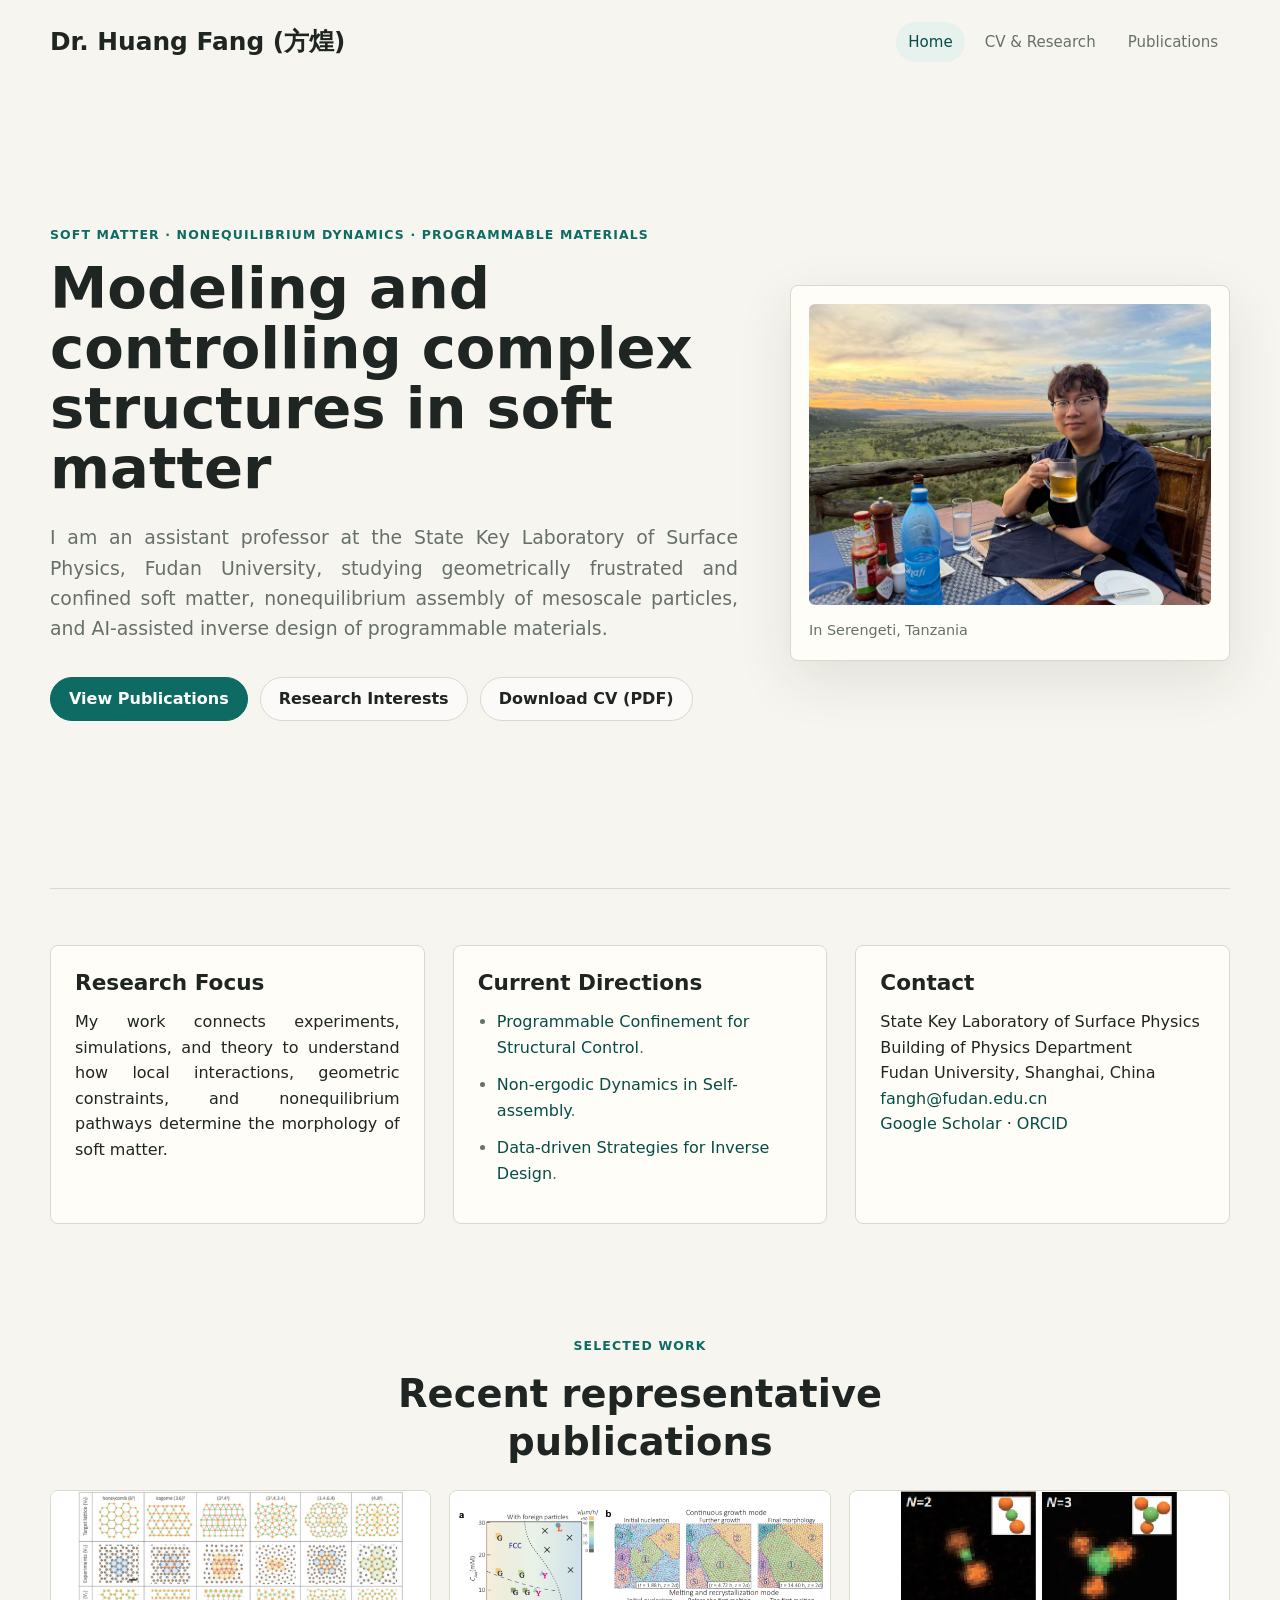
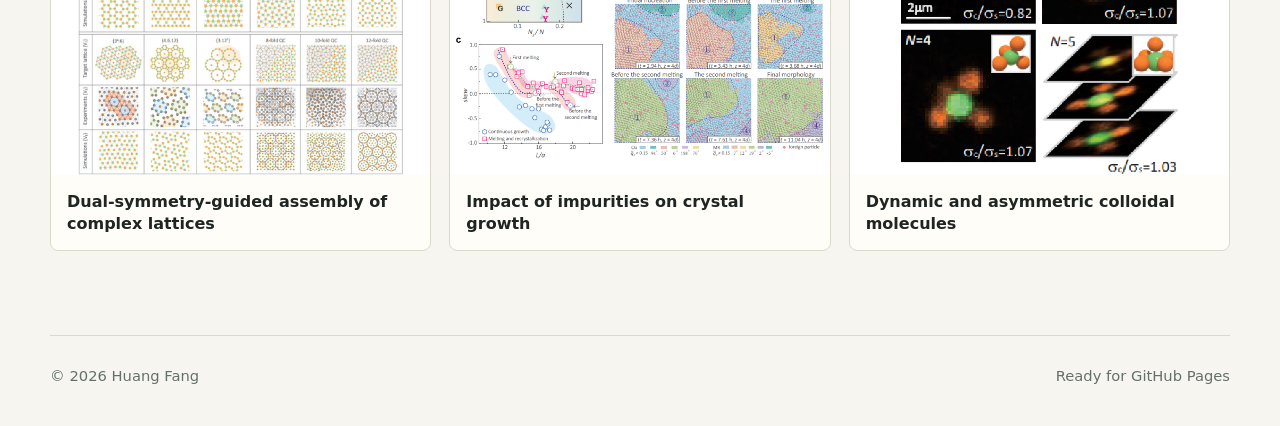
==== index.html @ 1364a402 "Update CV with verified postdoctoral research funding" ====
<!doctype html>
<html lang="en">
  <head>
    <meta charset="utf-8">
    <meta name="viewport" content="width=device-width, initial-scale=1">
    <title>Huang Fang | Soft Matter Physics</title>
    <meta name="description" content="Huang Fang is an assistant professor at the State Key Laboratory of Surface Physics, Fudan University, researching soft matter, nonequilibrium dynamics, and programmable materials.">
    <link rel="icon" href="favicon.svg" type="image/svg+xml">
    <link rel="stylesheet" href="styles.css">
  </head>
  <body>
    <header class="site-header">
      <a class="brand" href="index.html">Dr. Huang Fang (方煌)</a>
      <nav class="nav" aria-label="Main navigation">
        <a aria-current="page" href="index.html">Home</a>
        <a href="resume.html">CV & Research</a>
        <a href="publications.html">Publications</a>
      </nav>
    </header>

    <main>
      <section class="hero">
        <div class="hero-copy">
          <p class="eyebrow">SOFT MATTER · NONEQUILIBRIUM DYNAMICS · PROGRAMMABLE MATERIALS</p>
          <h1>Modeling and controlling complex structures in soft matter</h1>
          <p class="lead">
            I am an assistant professor at the State Key Laboratory of Surface Physics, Fudan University,
            studying geometrically frustrated and confined soft matter, nonequilibrium assembly of mesoscale
            particles, and AI-assisted inverse design of programmable materials.
          </p>
          <div class="hero-actions">
            <a class="button primary" href="publications.html">View Publications</a>
            <a class="button" href="resume.html">Research Interests</a>
            <a class="button" href="assets/documents/Huang-Fang-CV.pdf?v=20261112" download="Huang-Fang-CV.pdf">Download CV (PDF)</a>
          </div>
        </div>
        <figure class="portrait-panel">
          <img src="assets/images/portrait.jpg" alt="Portrait of Huang Fang">
          <figcaption>In Serengeti, Tanzania</figcaption>
        </figure>
      </section>

      <section class="section-grid">
        <article>
          <h2>Research Focus</h2>
          <p>
            My work connects experiments, simulations, and theory to understand how local interactions,
            geometric constraints, and nonequilibrium pathways determine the morphology of soft matter.
          </p>
        </article>
        <article>
          <h2>Current Directions</h2>
          <ul class="direction-list">
            <li><a href="resume.html#programmable-confinement">Programmable Confinement for Structural Control</a>.</li>
            <li><a href="resume.html#non-ergodic-dynamics">Non-ergodic Dynamics in Self-assembly</a>.</li>
            <li><a href="resume.html#data-driven-design">Data-driven Strategies for Inverse Design</a>.</li>
          </ul>
        </article>
        <article>
          <h2>Contact</h2>
          <p>
            State Key Laboratory of Surface Physics<br>
            Building of Physics Department<br>
            Fudan University, Shanghai, China<br>
            <a href="mailto:fangh@fudan.edu.cn">fangh@fudan.edu.cn</a><br>
            <a href="https://scholar.google.com/citations?user=R6jO-J0AAAAJ&hl=zh-CN" target="_blank" rel="noreferrer">Google Scholar</a> ·
            <a href="https://orcid.org/0000-0001-5802-9330" target="_blank" rel="noreferrer">ORCID</a>
          </p>
        </article>
      </section>

      <section class="featured">
        <div class="section-heading">
          <p class="eyebrow">Selected Work</p>
          <h2>Recent representative publications</h2>
        </div>
        <div class="feature-list">
          <a class="feature-card" href="publications.html#dual-symmetry">
            <img src="assets/images/dual-symmetry-lattices.png" alt="Complex lattice structures guided by dual symmetry">
            <span>Dual-symmetry-guided assembly of complex lattices</span>
          </a>
          <a class="feature-card" href="publications.html#impurities">
            <img src="assets/images/impurity-growth.png" alt="Impurity effects during crystal growth">
            <span>Impact of impurities on crystal growth</span>
          </a>
          <a class="feature-card" href="publications.html#colloidal-molecules">
            <img src="assets/images/colloidal-molecules.png" alt="Dynamic asymmetric colloidal molecules">
            <span>Dynamic and asymmetric colloidal molecules</span>
          </a>
        </div>
      </section>
    </main>

    <footer class="site-footer">
      <span>© 2026 Huang Fang</span>
      <span>Ready for GitHub Pages</span>
    </footer>
  </body>
</html>
---- styles.css ----
:root {
  --bg: #f7f5ef;
  --panel: #fffdf8;
  --ink: #1f2522;
  --muted: #66706b;
  --line: #ddd8cc;
  --accent: #0d6b63;
  --accent-dark: #084c46;
  --soft: #e7f1ed;
  --shadow: 0 18px 55px rgba(31, 37, 34, 0.10);
}

* {
  box-sizing: border-box;
}

body {
  margin: 0;
  color: var(--ink);
  background: var(--bg);
  font-family: Inter, ui-sans-serif, system-ui, -apple-system, BlinkMacSystemFont, "Segoe UI", sans-serif;
  line-height: 1.6;
}

a {
  color: var(--accent-dark);
  text-decoration: none;
}

a:hover {
  text-decoration: underline;
}

img {
  display: block;
  max-width: 100%;
}

.site-header {
  display: flex;
  align-items: center;
  justify-content: space-between;
  gap: 24px;
  width: min(1180px, calc(100% - 40px));
  margin: 0 auto;
  padding: 22px 0;
}

.brand {
  color: var(--ink);
  font-size: 1.55rem;
  font-weight: 820;
  letter-spacing: 0;
}

.nav {
  display: flex;
  flex-wrap: wrap;
  gap: 8px;
}

.nav a {
  color: var(--muted);
  padding: 8px 12px;
  border-radius: 999px;
  font-size: 0.94rem;
}

.nav a:hover,
.nav a[aria-current="page"] {
  color: var(--accent-dark);
  background: var(--soft);
  text-decoration: none;
}

.hero {
  display: grid;
  grid-template-columns: minmax(0, 1fr) 440px;
  gap: 52px;
  align-items: center;
  width: min(1180px, calc(100% - 40px));
  min-height: calc(100vh - 96px);
  margin: 0 auto;
  padding: 54px 0 80px;
}

.hero-copy h1,
.page-title h1 {
  max-width: 820px;
  margin: 0;
  font-size: clamp(2.1rem, 4.5vw, 4.45rem);
  line-height: 1.04;
  letter-spacing: 0;
}

.lead {
  max-width: 760px;
  margin: 24px 0 0;
  color: var(--muted);
  font-size: 1.18rem;
}

.eyebrow {
  margin: 0 0 14px;
  color: var(--accent);
  font-size: 0.78rem;
  font-weight: 780;
  letter-spacing: 0.09em;
  text-transform: uppercase;
}

.hero-actions {
  display: flex;
  flex-wrap: wrap;
  gap: 12px;
  margin-top: 34px;
}

.button {
  display: inline-flex;
  align-items: center;
  justify-content: center;
  min-height: 44px;
  padding: 0 18px;
  border: 1px solid var(--line);
  border-radius: 999px;
  color: var(--ink);
  background: rgba(255, 255, 255, 0.58);
  font-weight: 680;
}

.button:hover {
  border-color: var(--accent);
  text-decoration: none;
}

.button.primary {
  color: white;
  border-color: var(--accent);
  background: var(--accent);
}

.portrait-panel {
  margin: 0;
  padding: 18px;
  border: 1px solid var(--line);
  border-radius: 8px;
  background: var(--panel);
  box-shadow: var(--shadow);
}

.portrait-panel img {
  width: 100%;
  aspect-ratio: 4 / 3;
  object-fit: cover;
  object-position: center;
  border-radius: 6px;
}

.portrait-panel figcaption {
  margin-top: 14px;
  color: var(--muted);
  font-size: 0.9rem;
}

.section-grid,
.featured,
.content-page {
  width: min(1180px, calc(100% - 40px));
  margin: 0 auto;
}

.section-grid {
  display: grid;
  grid-template-columns: repeat(3, minmax(0, 1fr));
  gap: 28px;
  padding: 56px 0;
  border-top: 1px solid var(--line);
}

.section-grid article,
.research-blocks article,
.info-box,
.publication-card {
  border: 1px solid var(--line);
  border-radius: 8px;
  background: var(--panel);
}

.section-grid article,
.research-blocks article,
.info-box {
  padding: 24px;
}

h2 {
  margin: 0 0 12px;
  font-size: 1.35rem;
  line-height: 1.25;
}

h3 {
  margin: 4px 0 8px;
  font-size: 1.05rem;
}

p {
  margin: 0 0 14px;
}

p:last-child {
  margin-bottom: 0;
}

.lead,
.section-grid p,
.research-blocks p,
.publication-card p:not(.pub-meta),
.all-publications li {
  text-align: justify;
  text-justify: inter-word;
}

.featured {
  padding: 56px 0 84px;
}

.section-heading {
  display: flex;
  align-items: end;
  justify-content: space-between;
  gap: 24px;
  margin-bottom: 24px;
}

.featured .section-heading {
  display: block;
  text-align: center;
}

.section-heading h2 {
  max-width: 680px;
  margin-left: auto;
  margin-right: auto;
  font-size: clamp(1.9rem, 3vw, 3rem);
}

.feature-list {
  display: grid;
  grid-template-columns: repeat(3, minmax(0, 1fr));
  gap: 18px;
}

.feature-card {
  overflow: hidden;
  border: 1px solid var(--line);
  border-radius: 8px;
  color: var(--ink);
  background: var(--panel);
}

.feature-card:hover {
  border-color: var(--accent);
  text-decoration: none;
}

.feature-card img {
  width: 100%;
  aspect-ratio: 4 / 3;
  object-fit: contain;
  background: white;
}

.feature-card span {
  display: block;
  padding: 16px;
  font-weight: 720;
  line-height: 1.35;
}

.content-page {
  padding: 56px 0 88px;
}

.page-title {
  padding-bottom: 52px;
}

.two-column {
  display: grid;
  grid-template-columns: minmax(0, 1fr) 320px;
  gap: 36px;
  align-items: start;
  padding: 40px 0;
  border-top: 1px solid var(--line);
}

.timeline {
  display: grid;
  gap: 18px;
}

.timeline article {
  display: grid;
  grid-template-columns: 110px minmax(170px, 0.9fr) minmax(330px, 1fr);
  gap: 22px;
  align-items: start;
  padding-bottom: 18px;
  border-bottom: 1px solid var(--line);
}

.timeline span,
.pub-meta {
  color: var(--accent);
  font-size: 0.9rem;
  font-weight: 760;
}

.timeline h3 {
  margin-top: 0;
}

.timeline-meta {
  color: var(--muted);
  text-align: right;
}

.no-wrap {
  white-space: nowrap;
}

.research-blocks {
  display: grid;
  grid-template-columns: repeat(3, minmax(0, 1fr));
  gap: 18px;
  padding: 40px 0;
}

code {
  padding: 2px 5px;
  border-radius: 5px;
  background: var(--soft);
  color: var(--accent-dark);
  font-size: 0.92em;
}

.skills,
.all-publications {
  padding: 40px 0;
  border-top: 1px solid var(--line);
}

.tag-list {
  display: flex;
  flex-wrap: wrap;
  gap: 10px;
  margin: 0;
  padding: 0;
  list-style: none;
}

.tag-list li {
  padding: 8px 12px;
  border: 1px solid var(--line);
  border-radius: 999px;
  background: var(--panel);
  color: var(--muted);
}

.compact-list,
.direction-list,
.all-publications ol {
  margin: 0;
  padding-left: 1.2rem;
}

.compact-list li,
.direction-list li,
.all-publications li {
  margin-bottom: 12px;
}

.direction-list {
  color: var(--muted);
}

.publication-grid {
  display: grid;
  gap: 34px;
}

.publication-card {
  display: grid;
  grid-template-columns: 260px minmax(0, 1fr);
  gap: 30px;
  padding: 20px;
}

.publication-card img {
  width: 100%;
  height: auto;
  max-height: 230px;
  object-fit: contain;
  background: white;
  align-self: center;
}

.publication-card div {
  padding: 0;
}

.publication-card h2 {
  font-size: clamp(1.25rem, 1.8vw, 1.75rem);
}

.authors {
  color: var(--muted);
  font-size: 0.95rem;
}

.site-footer {
  display: flex;
  align-items: center;
  justify-content: space-between;
  gap: 20px;
  width: min(1180px, calc(100% - 40px));
  margin: 0 auto;
  padding: 28px 0 38px;
  border-top: 1px solid var(--line);
  color: var(--muted);
  font-size: 0.92rem;
}

@media (max-width: 860px) {
  .site-header,
  .site-footer {
    align-items: flex-start;
    flex-direction: column;
  }

  .hero,
  .two-column,
  .publication-card {
    grid-template-columns: 1fr;
  }

  .hero {
    min-height: auto;
    padding-top: 30px;
  }

  .portrait-panel {
    max-width: 520px;
  }

  .section-grid,
  .feature-list,
  .research-blocks {
    grid-template-columns: 1fr;
  }

  .timeline article {
    grid-template-columns: 1fr;
    gap: 4px;
  }

  .timeline-meta {
    text-align: left;
  }

  .no-wrap {
    white-space: normal;
  }

  .publication-card div {
    padding: 0 20px 22px;
  }
}

@media (max-width: 520px) {
  .site-header,
  .section-grid,
  .featured,
  .content-page,
  .site-footer,
  .hero {
    width: min(100% - 28px, 1180px);
  }

  .nav a {
    padding: 7px 9px;
  }

  .hero-copy h1,
  .page-title h1 {
    font-size: 2rem;
  }
}
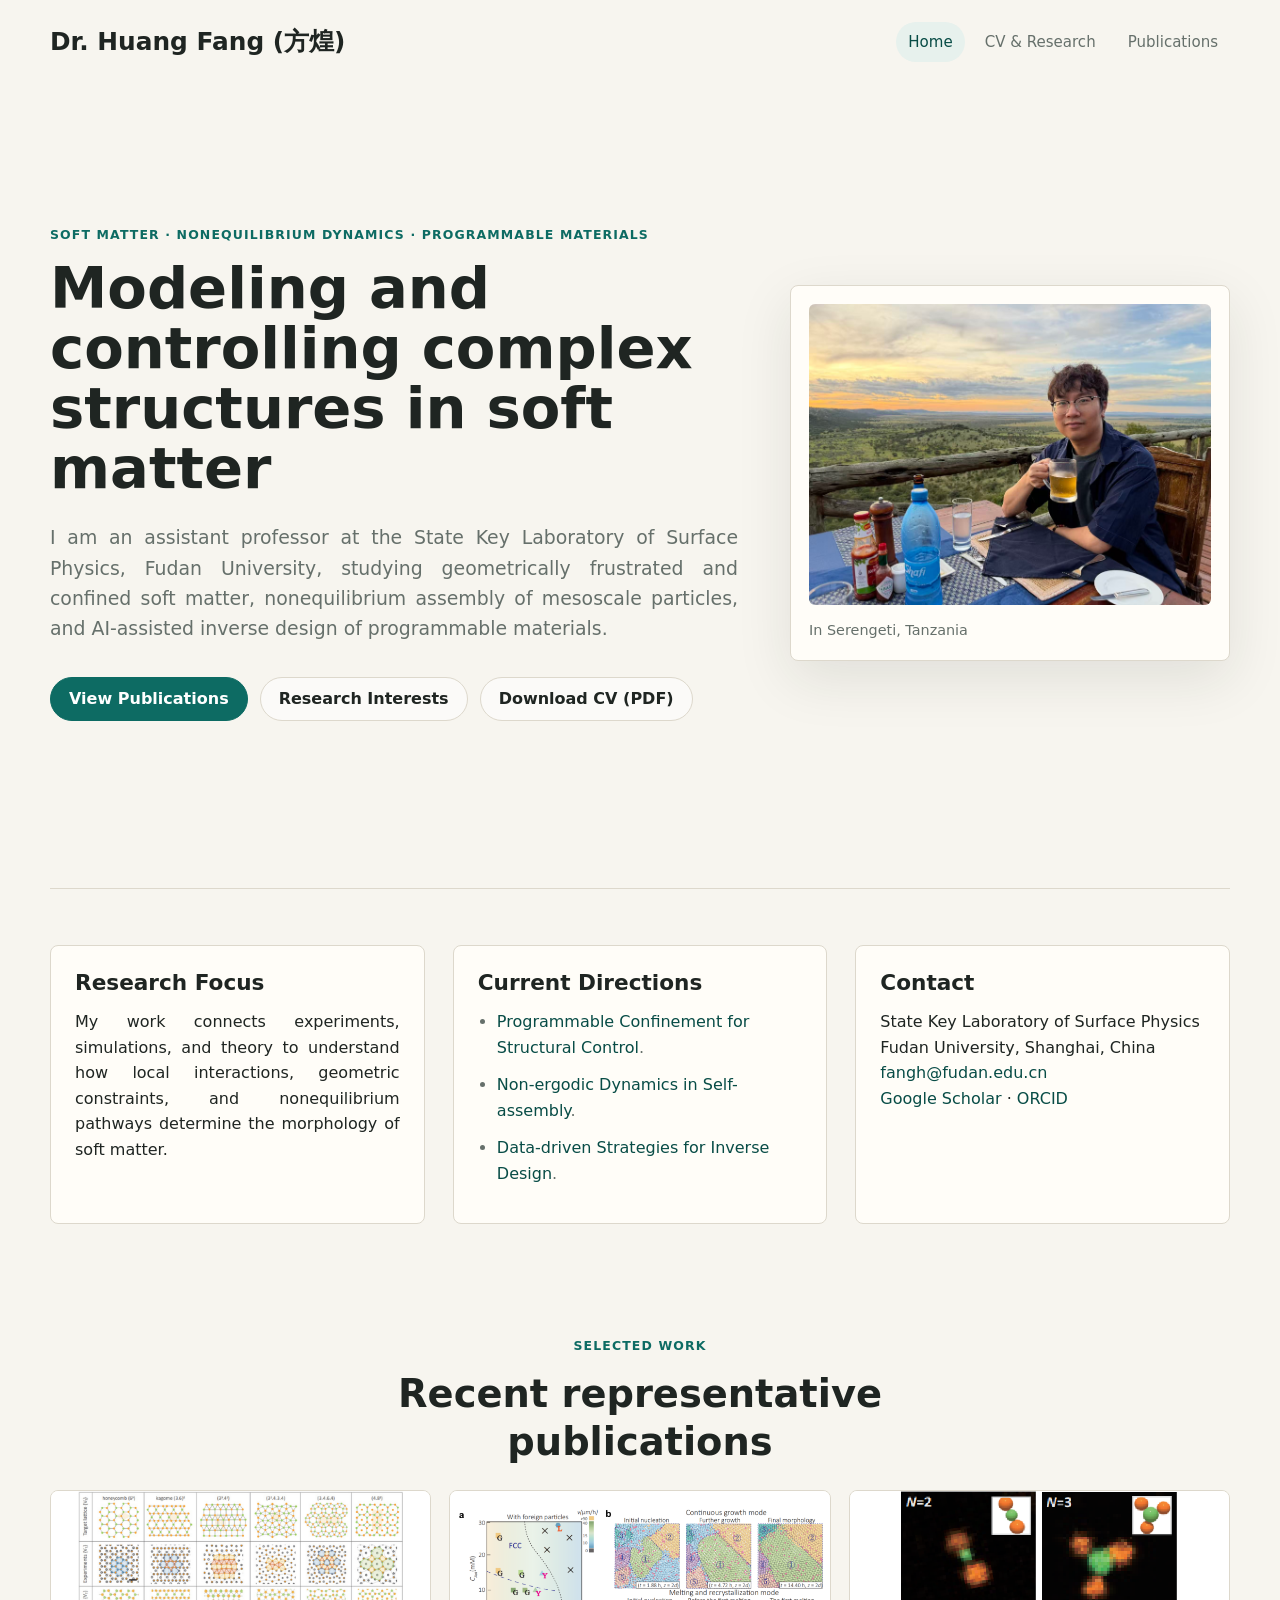
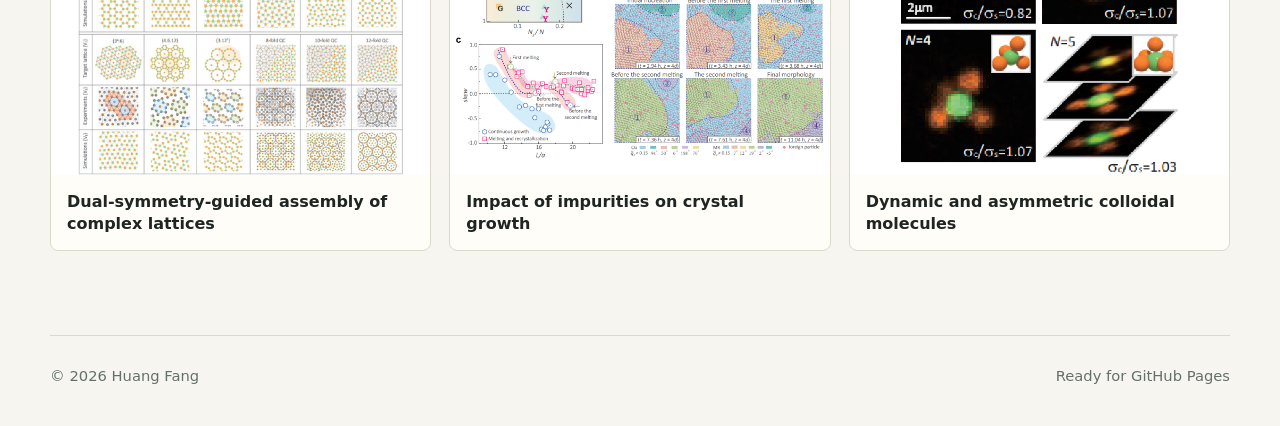
==== commit 5d642c2a: "Refine academic CV sections and correct laboratory affiliation" ====
--- a/index.html
+++ b/index.html
@@ -31,7 +31,7 @@
           <div class="hero-actions">
             <a class="button primary" href="publications.html">View Publications</a>
             <a class="button" href="resume.html">Research Interests</a>
-            <a class="button" href="assets/documents/Huang-Fang-CV.pdf?v=20261112" download="Huang-Fang-CV.pdf">Download CV (PDF)</a>
+            <a class="button" href="assets/documents/Huang-Fang-CV.pdf?v=20261112-4" download="Huang-Fang-CV.pdf">Download CV (PDF)</a>
           </div>
         </div>
         <figure class="portrait-panel">
@@ -60,7 +60,6 @@
           <h2>Contact</h2>
           <p>
             State Key Laboratory of Surface Physics<br>
-            Building of Physics Department<br>
             Fudan University, Shanghai, China<br>
             <a href="mailto:fangh@fudan.edu.cn">fangh@fudan.edu.cn</a><br>
             <a href="https://scholar.google.com/citations?user=R6jO-J0AAAAJ&hl=zh-CN" target="_blank" rel="noreferrer">Google Scholar</a> ·
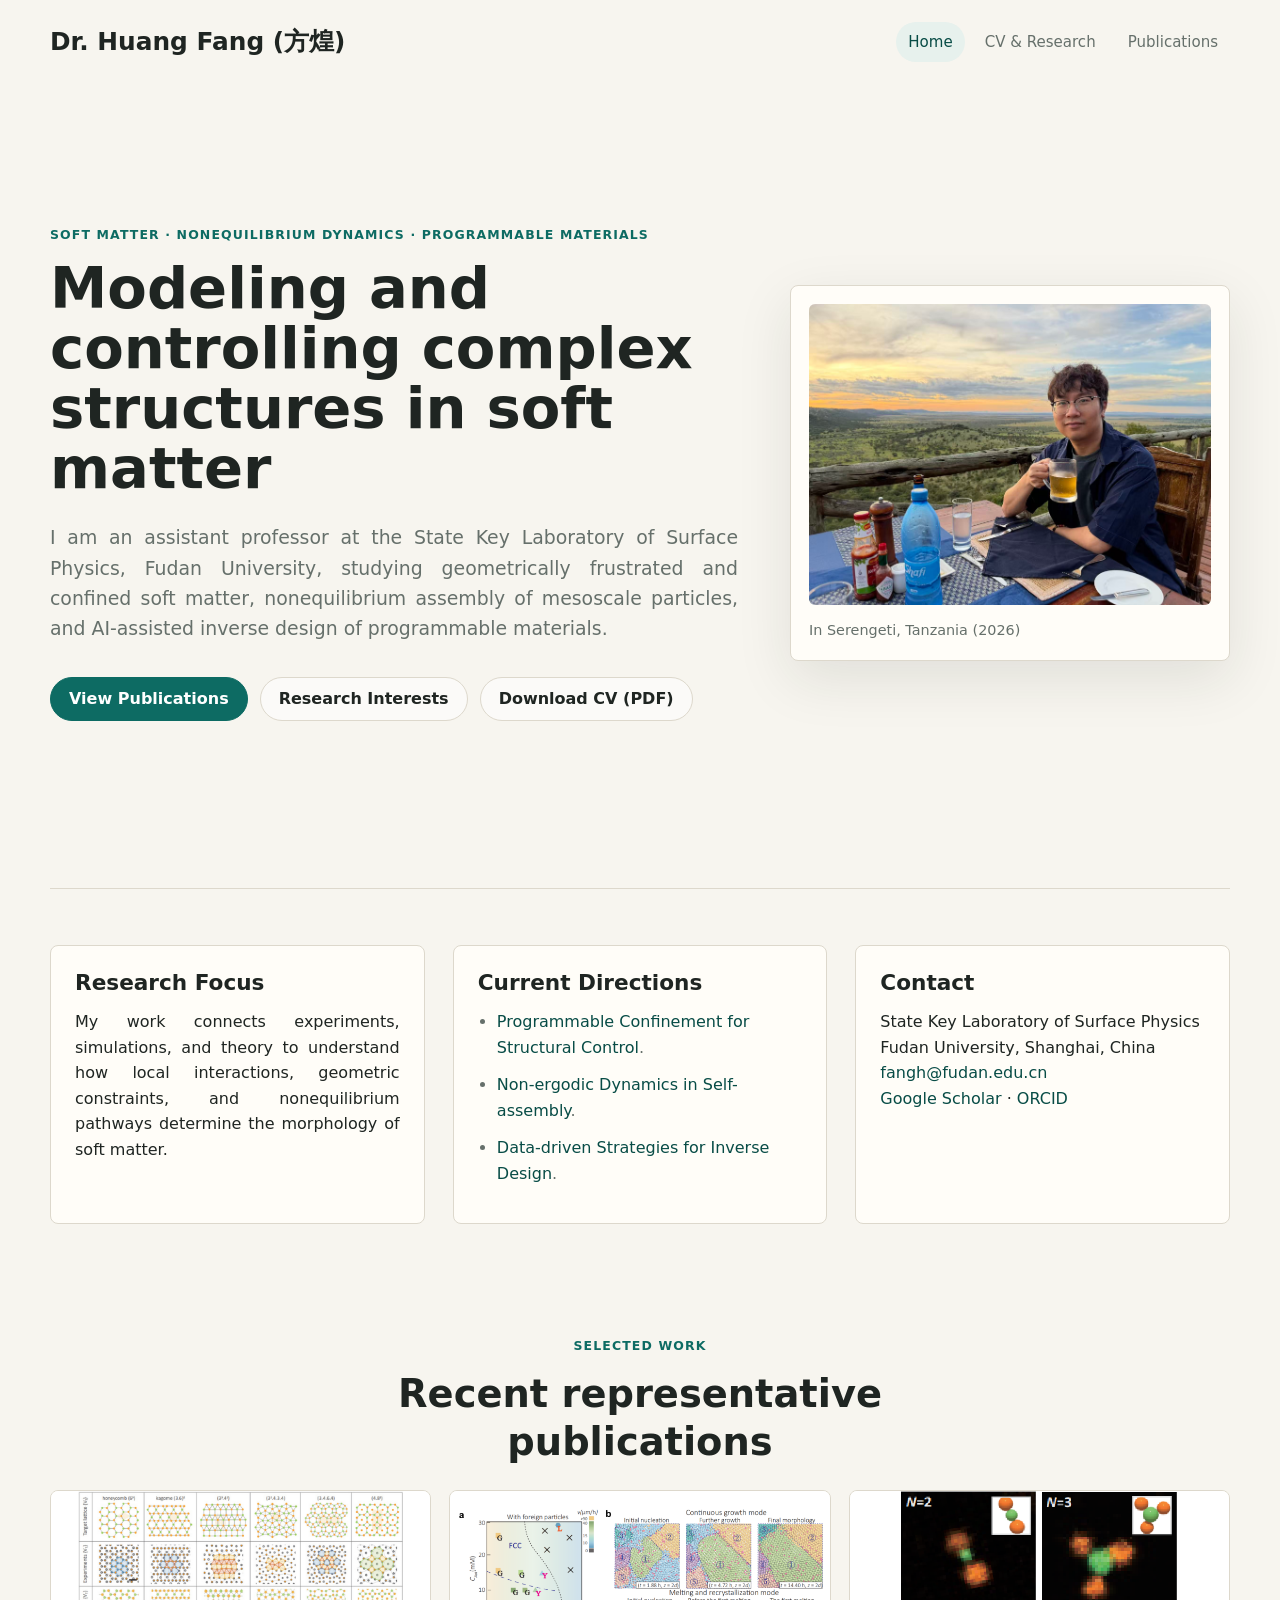
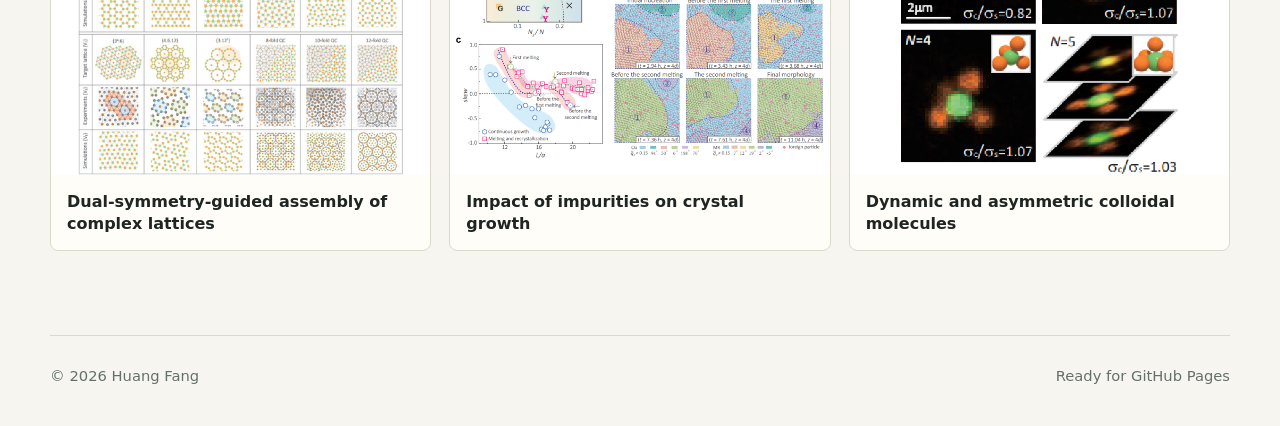
==== commit be152525: "Add 2026 to homepage portrait caption" ====
--- a/index.html
+++ b/index.html
@@ -31,12 +31,12 @@
           <div class="hero-actions">
             <a class="button primary" href="publications.html">View Publications</a>
             <a class="button" href="resume.html">Research Interests</a>
-            <a class="button" href="assets/documents/Huang-Fang-CV.pdf?v=20261112-4" download="Huang-Fang-CV.pdf">Download CV (PDF)</a>
+            <a class="button" href="assets/documents/Huang-Fang-CV.pdf?v=20261112-5" download="Huang-Fang-CV.pdf">Download CV (PDF)</a>
           </div>
         </div>
         <figure class="portrait-panel">
           <img src="assets/images/portrait.jpg" alt="Portrait of Huang Fang">
-          <figcaption>In Serengeti, Tanzania</figcaption>
+          <figcaption>In Serengeti, Tanzania (<time datetime="2026">2026</time>)</figcaption>
         </figure>
       </section>
 
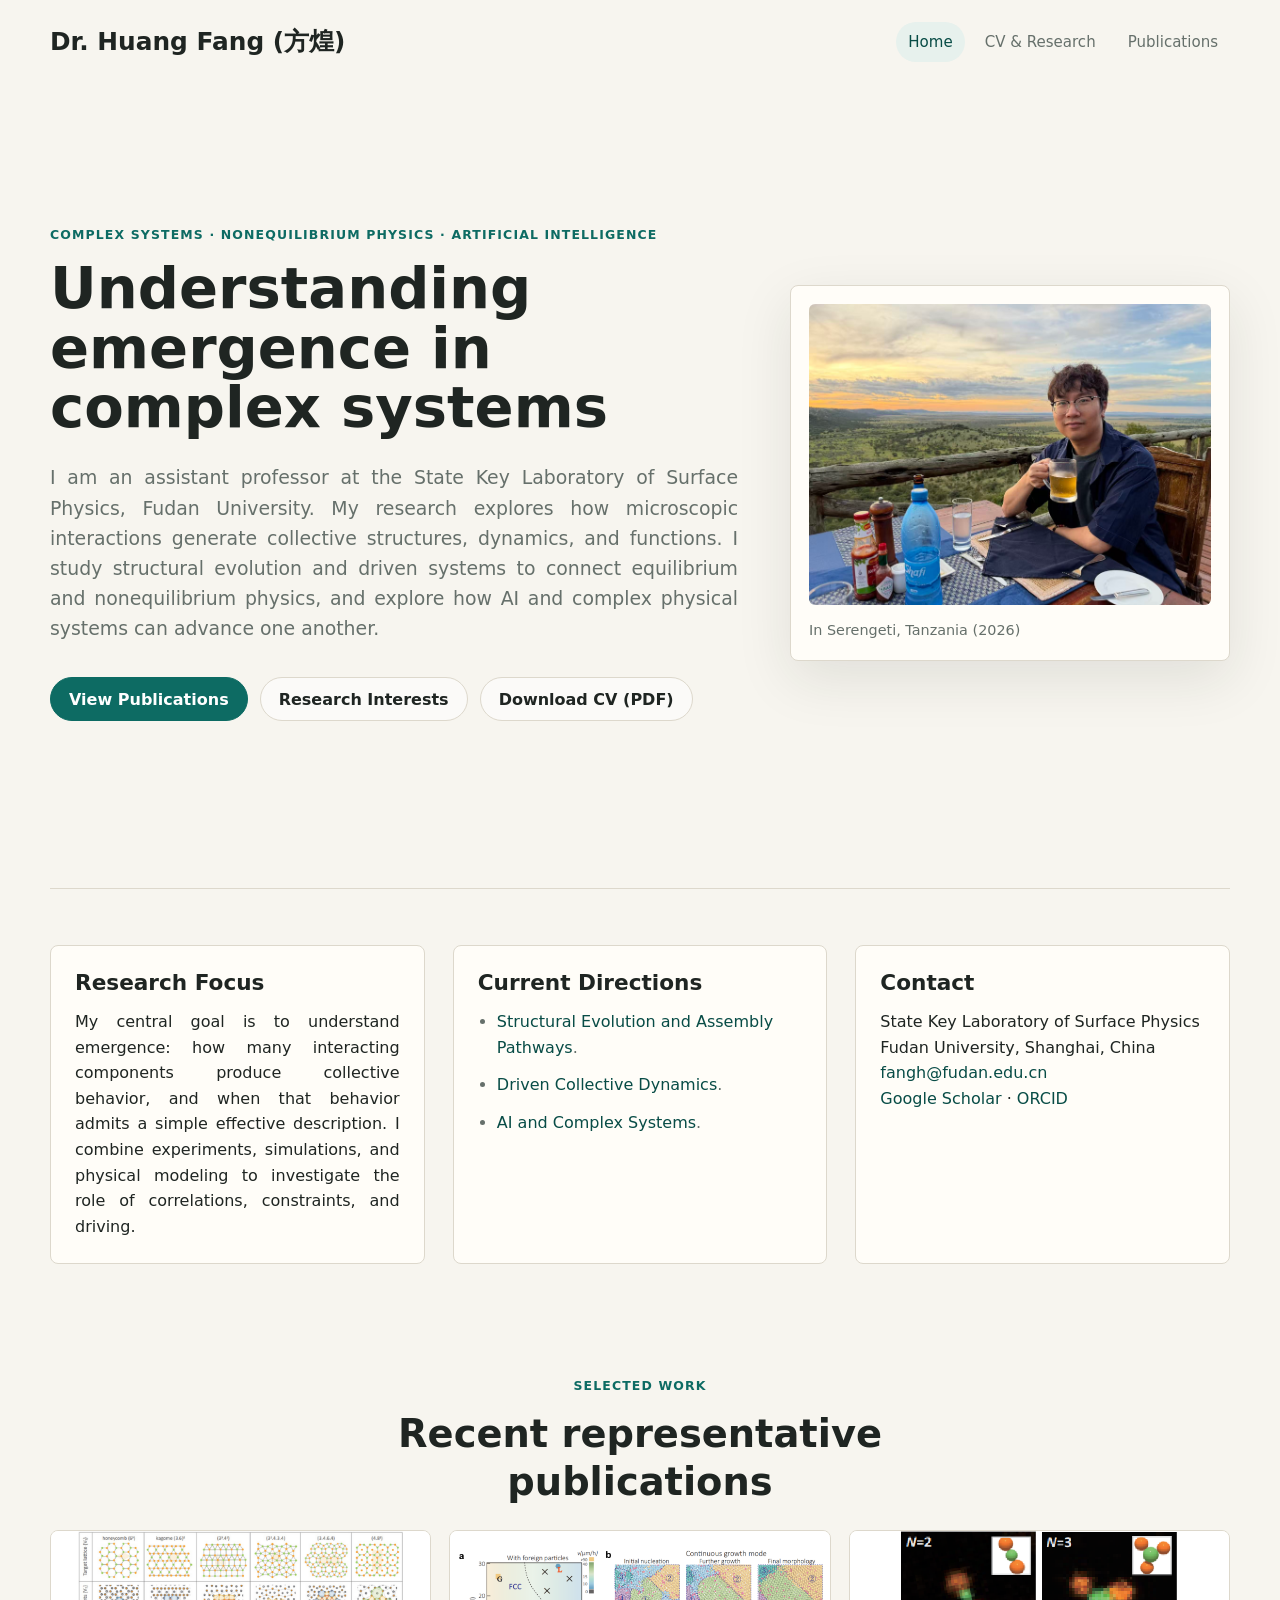
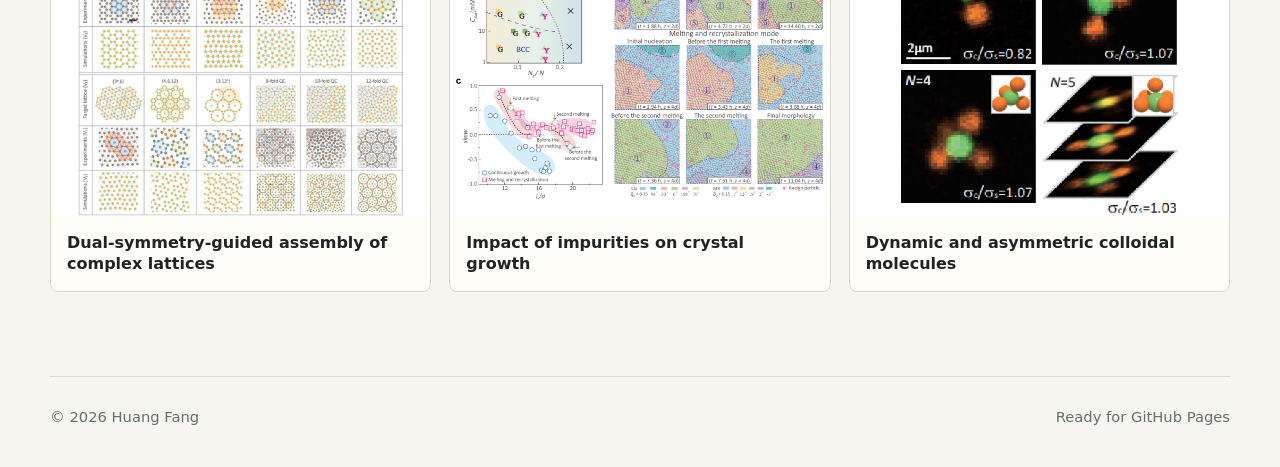
==== commit 10ca9186: "Update research vision and directions and add Chengdu Packing talk" ====
--- a/index.html
+++ b/index.html
@@ -3,8 +3,8 @@
   <head>
     <meta charset="utf-8">
     <meta name="viewport" content="width=device-width, initial-scale=1">
-    <title>Huang Fang | Soft Matter Physics</title>
-    <meta name="description" content="Huang Fang is an assistant professor at the State Key Laboratory of Surface Physics, Fudan University, researching soft matter, nonequilibrium dynamics, and programmable materials.">
+    <title>Huang Fang | Emergence in Complex Systems</title>
+    <meta name="description" content="Huang Fang studies emergence in complex systems through structural evolution, driven collective dynamics, and the two-way relationship between AI and physical systems at Fudan University.">
     <link rel="icon" href="favicon.svg" type="image/svg+xml">
     <link rel="stylesheet" href="styles.css">
   </head>
@@ -21,12 +21,13 @@
     <main>
       <section class="hero">
         <div class="hero-copy">
-          <p class="eyebrow">SOFT MATTER · NONEQUILIBRIUM DYNAMICS · PROGRAMMABLE MATERIALS</p>
-          <h1>Modeling and controlling complex structures in soft matter</h1>
+          <p class="eyebrow">COMPLEX SYSTEMS · NONEQUILIBRIUM PHYSICS · ARTIFICIAL INTELLIGENCE</p>
+          <h1>Understanding emergence in complex systems</h1>
           <p class="lead">
-            I am an assistant professor at the State Key Laboratory of Surface Physics, Fudan University,
-            studying geometrically frustrated and confined soft matter, nonequilibrium assembly of mesoscale
-            particles, and AI-assisted inverse design of programmable materials.
+            I am an assistant professor at the State Key Laboratory of Surface Physics, Fudan University.
+            My research explores how microscopic interactions generate collective structures, dynamics, and
+            functions. I study structural evolution and driven systems to connect equilibrium and nonequilibrium
+            physics, and explore how AI and complex physical systems can advance one another.
           </p>
           <div class="hero-actions">
             <a class="button primary" href="publications.html">View Publications</a>
@@ -44,16 +45,17 @@
         <article>
           <h2>Research Focus</h2>
           <p>
-            My work connects experiments, simulations, and theory to understand how local interactions,
-            geometric constraints, and nonequilibrium pathways determine the morphology of soft matter.
+            My central goal is to understand emergence: how many interacting components produce collective
+            behavior, and when that behavior admits a simple effective description. I combine experiments,
+            simulations, and physical modeling to investigate the role of correlations, constraints, and driving.
           </p>
         </article>
         <article>
           <h2>Current Directions</h2>
           <ul class="direction-list">
-            <li><a href="resume.html#programmable-confinement">Programmable Confinement for Structural Control</a>.</li>
-            <li><a href="resume.html#non-ergodic-dynamics">Non-ergodic Dynamics in Self-assembly</a>.</li>
-            <li><a href="resume.html#data-driven-design">Data-driven Strategies for Inverse Design</a>.</li>
+            <li><a href="resume.html#programmable-confinement">Structural Evolution and Assembly Pathways</a>.</li>
+            <li><a href="resume.html#non-ergodic-dynamics">Driven Collective Dynamics</a>.</li>
+            <li><a href="resume.html#data-driven-design">AI and Complex Systems</a>.</li>
           </ul>
         </article>
         <article>
--- a/styles.css
+++ b/styles.css
@@ -329,6 +329,10 @@
   white-space: nowrap;
 }
 
+.research-overview {
+  max-width: 85ch;
+}
+
 .research-blocks {
   display: grid;
   grid-template-columns: repeat(3, minmax(0, 1fr));
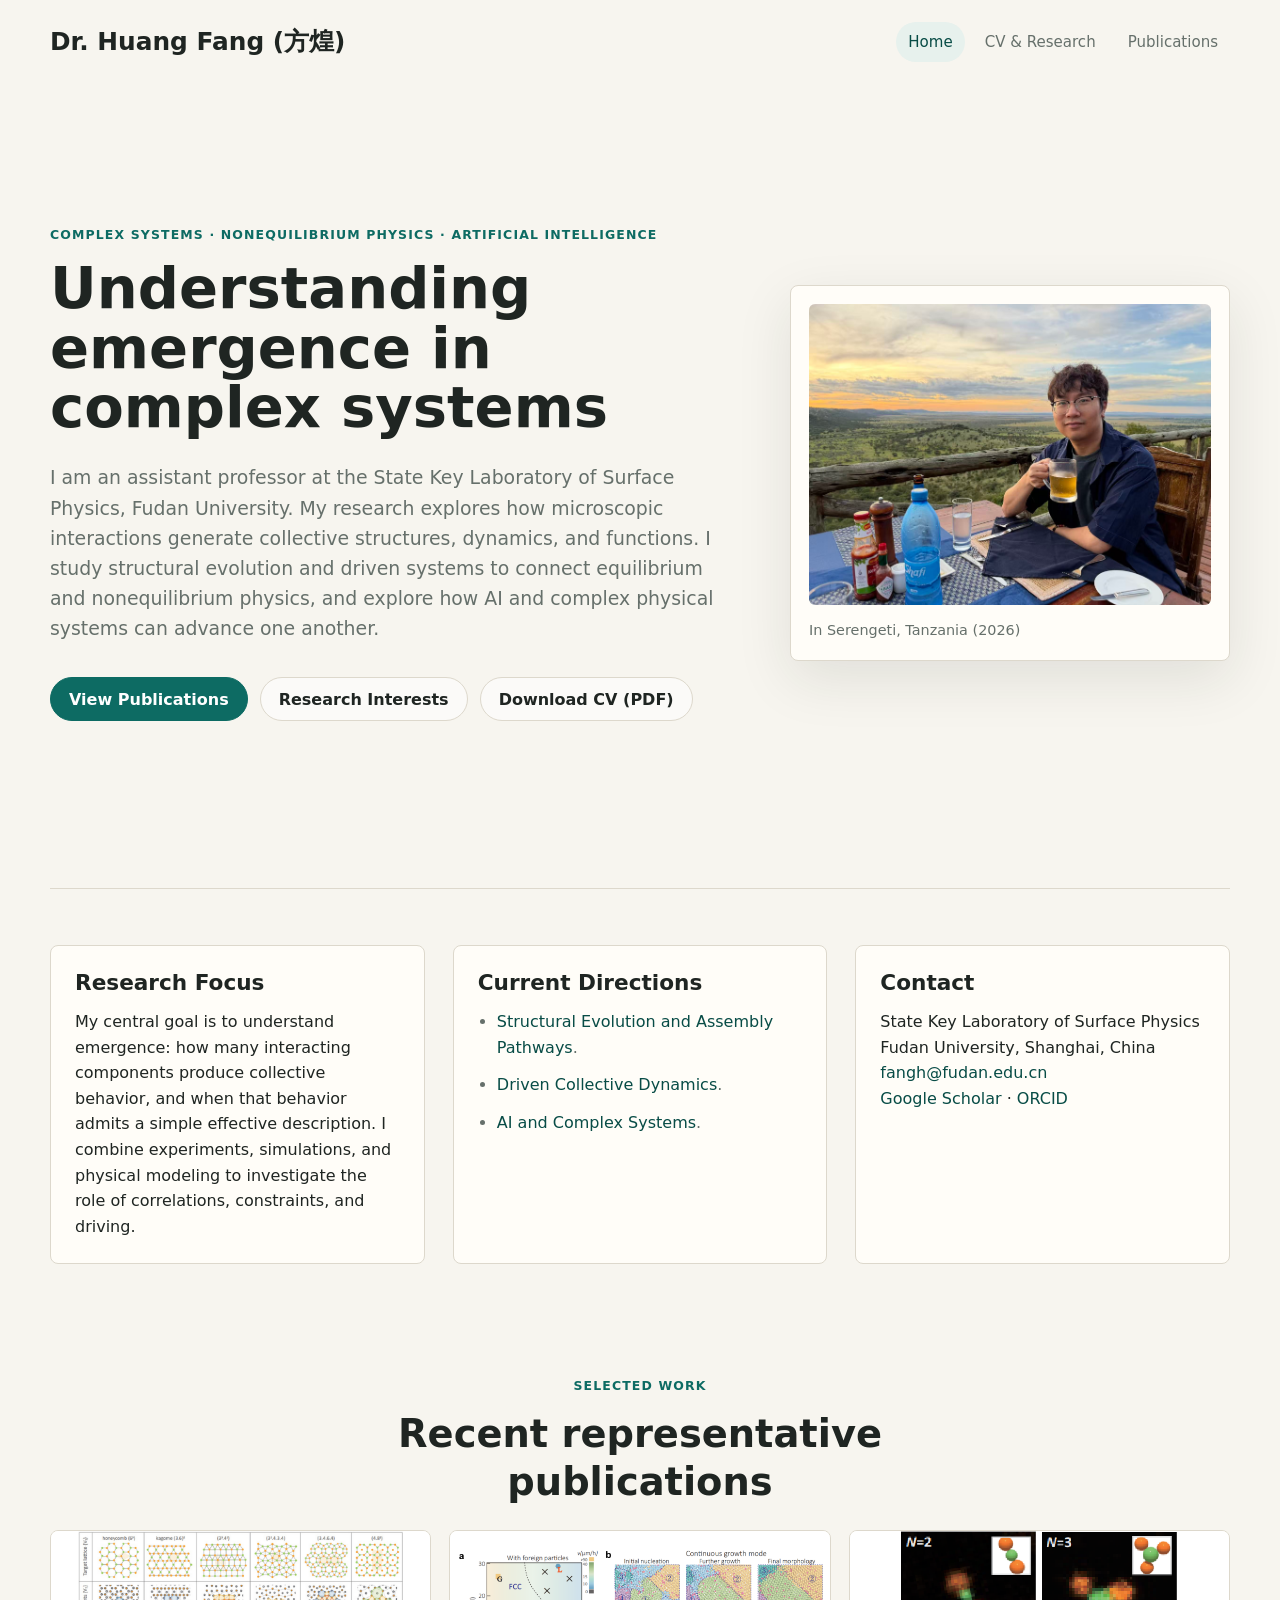
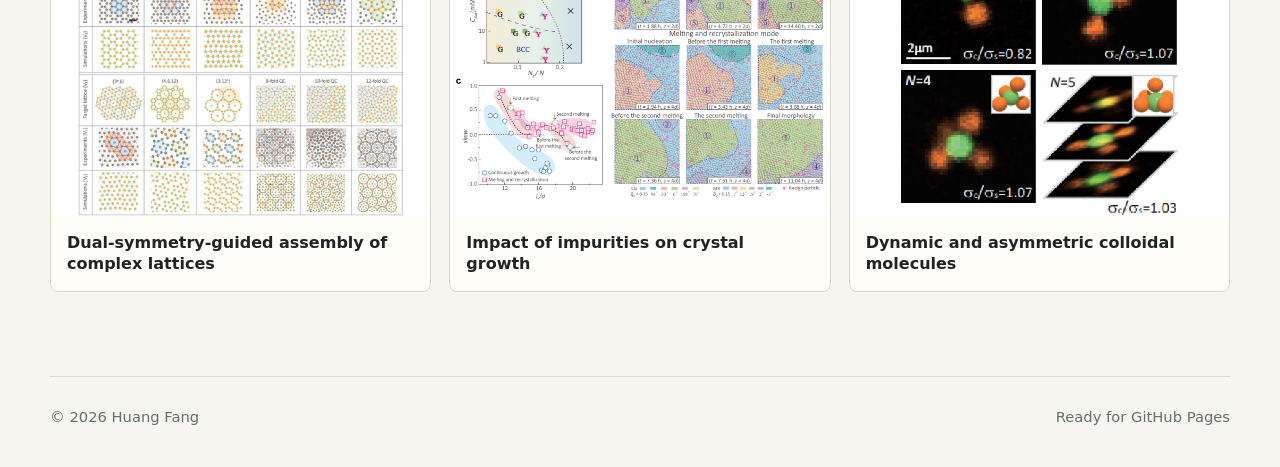
==== commit e06f4588: "Update CV research and Chengdu talk and improve responsive layout" ====
--- a/index.html
+++ b/index.html
@@ -6,7 +6,7 @@
     <title>Huang Fang | Emergence in Complex Systems</title>
     <meta name="description" content="Huang Fang studies emergence in complex systems through structural evolution, driven collective dynamics, and the two-way relationship between AI and physical systems at Fudan University.">
     <link rel="icon" href="favicon.svg" type="image/svg+xml">
-    <link rel="stylesheet" href="styles.css">
+    <link rel="stylesheet" href="styles.css?v=20261120-layout">
   </head>
   <body>
     <header class="site-header">
@@ -32,7 +32,7 @@
           <div class="hero-actions">
             <a class="button primary" href="publications.html">View Publications</a>
             <a class="button" href="resume.html">Research Interests</a>
-            <a class="button" href="assets/documents/Huang-Fang-CV.pdf?v=20261112-5" download="Huang-Fang-CV.pdf">Download CV (PDF)</a>
+            <a class="button" href="assets/documents/Huang-Fang-CV.pdf?v=20261120" download="Huang-Fang-CV.pdf">Download CV (PDF)</a>
           </div>
         </div>
         <figure class="portrait-panel">
--- a/styles.css
+++ b/styles.css
@@ -214,7 +214,11 @@
 
 .lead,
 .section-grid p,
-.research-blocks p,
+.research-overview p,
+.research-blocks p {
+  text-align: left;
+}
+
 .publication-card p:not(.pub-meta),
 .all-publications li {
   text-align: justify;
@@ -435,6 +439,33 @@
   font-size: 0.92rem;
 }
 
+@media (min-width: 861px) and (max-width: 1100px) {
+  .timeline article {
+    grid-template-columns: 110px minmax(0, 1fr);
+    column-gap: 18px;
+    row-gap: 4px;
+  }
+
+  .timeline span {
+    grid-row: 1 / span 2;
+  }
+
+  .timeline-meta {
+    grid-column: 2;
+    text-align: left;
+  }
+
+  .timeline .no-wrap {
+    white-space: normal;
+  }
+}
+
+@media (max-width: 1100px) {
+  .research-blocks {
+    grid-template-columns: 1fr;
+  }
+}
+
 @media (max-width: 860px) {
   .site-header,
   .site-footer {
